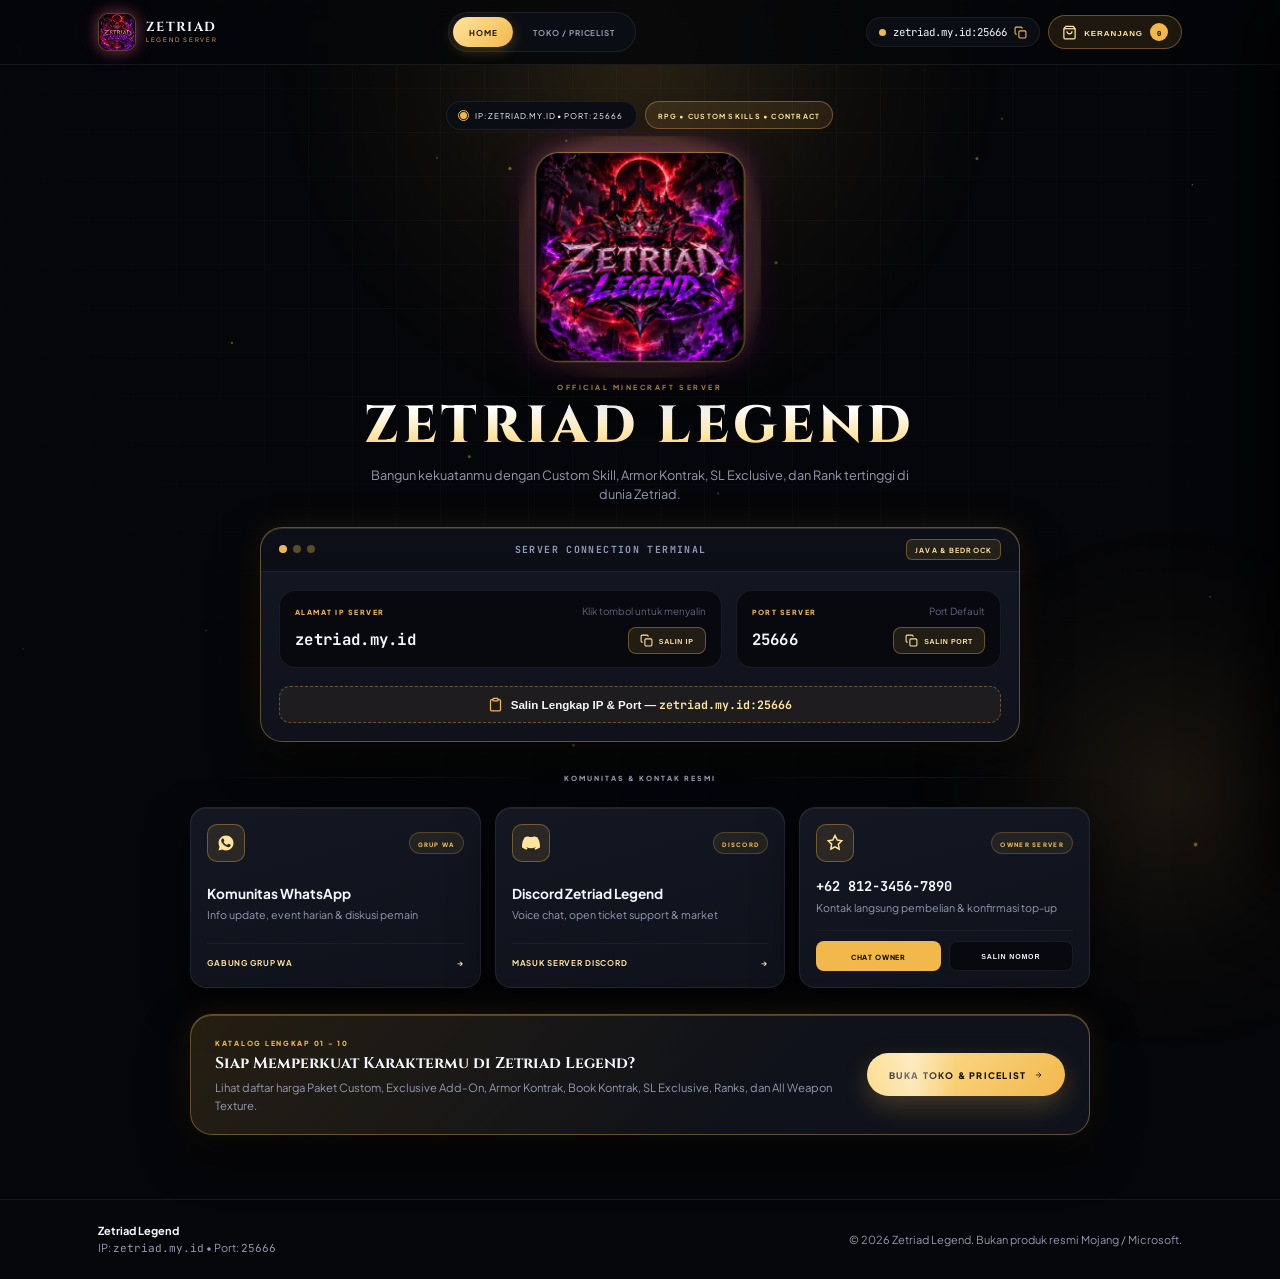
==== index.html @ 01ce4e33 "Add files via upload" ====
<!DOCTYPE html>
<html lang="id">
<head>
  <meta charset="UTF-8" />
  <meta name="viewport" content="width=device-width, initial-scale=1.0" />
  <title>Zetriad Legend — Official Minecraft RPG Server</title>
  <meta name="description" content="Official Website & Store Server Minecraft Zetriad Legend. IP: zetriad.my.id | Port: 25666. Paket Custom, Ranks, Armor Kontrak, SL Exclusive, dan lainnya." />

  <!-- Google Fonts -->
  <link rel="preconnect" href="https://fonts.googleapis.com" />
  <link rel="preconnect" href="https://fonts.gstatic.com" crossorigin />
  <link href="https://fonts.googleapis.com/css2?family=Cinzel:wght@600;700;800&family=JetBrains+Mono:wght@500;600;700&family=Plus+Jakarta+Sans:wght@400;500;600;700;800&display=swap" rel="stylesheet" />

  <link rel="icon" type="image/jpeg" href="logo.jpg" />
  <link rel="stylesheet" href="styles.css" />
</head>
<body>
  <!-- Ambient Background (GPU-Optimized) -->
  <div class="bg-grid" aria-hidden="true"></div>
  <div class="bg-glow bg-glow-1" aria-hidden="true"></div>
  <div class="bg-glow bg-glow-2" aria-hidden="true"></div>
  <canvas id="particlesCanvas" class="particles-canvas" aria-hidden="true"></canvas>

  <!-- Navbar -->
  <header class="navbar">
    <div class="container nav-inner">
      <a href="index.html" class="brand">
        <span class="brand-crest">
          <img src="logo.jpg" alt="Zetriad Legend Logo" class="brand-logo-img" />
        </span>
        <span class="brand-text">
          <strong>ZETRIAD</strong>
          <small>LEGEND SERVER</small>
        </span>
      </a>

      <nav class="nav-links" aria-label="Navigasi Utama">
        <a href="index.html" class="nav-link active">Home</a>
        <a href="toko.html" class="nav-link">Toko / Pricelist</a>
      </nav>

      <div class="nav-actions">
        <button class="nav-ip-pill" id="navCopyIp" title="Klik untuk menyalin IP:Port">
          <span class="status-dot" id="navStatusDot"></span>
          <span class="mono">zetriad.my.id:25666</span>
          <svg class="icon-copy" viewBox="0 0 24 24" fill="none" stroke="currentColor" stroke-width="2">
            <rect x="9" y="9" width="13" height="13" rx="2"></rect>
            <path d="M5 15H4a2 2 0 0 1-2-2V4a2 2 0 0 1 2-2h9a2 2 0 0 1 2 2v1"></path>
          </svg>
        </button>

        <button class="cart-trigger" id="cartTrigger" aria-label="Buka Keranjang Belanja">
          <svg viewBox="0 0 24 24" fill="none" stroke="currentColor" stroke-width="2">
            <path d="M6 2L3 6v14a2 2 0 0 0 2 2h14a2 2 0 0 0 2-2V6l-3-4z"></path>
            <line x1="3" y1="6" x2="21" y2="6"></line>
            <path d="M16 10a4 4 0 0 1-8 0"></path>
          </svg>
          <span>Keranjang</span>
          <span class="cart-badge" id="cartCountBadge">0</span>
        </button>
      </div>
    </div>
  </header>

  <main>
    <!-- ==========================================
         LAYAR 1: HOME / COMMAND CENTER
         ========================================== -->
    <section id="home" class="hero-section">
      <div class="container hero-container">
        <!-- Status Pill -->
        <div class="hero-badges animate-in delay-1">
          <div class="server-status-badge" id="serverStatusBadge">
            <span class="status-dot pulse" id="heroStatusDot"></span>
            <span id="serverStatusText">Mengecek status server...</span>
          </div>
          <span class="season-pill">RPG • CUSTOM SKILLS • CONTRACT</span>
        </div>

        <!-- Hero Logo, Title & Tagline -->
        <div class="hero-heading-group animate-in delay-2">
          <div class="hero-logo-showcase">
            <div class="hero-logo-halo" aria-hidden="true"></div>
            <img src="logo.jpg" alt="Logo Resmi Server Zetriad Legend" class="hero-logo-img" />
          </div>
          <p class="hero-kicker">OFFICIAL MINECRAFT SERVER</p>
          <h1 class="hero-title">ZETRIAD LEGEND</h1>
          <p class="hero-subtitle" id="heroTagline">
            Bangun kekuatanmu dengan Custom Skill, Armor Kontrak, SL Exclusive, dan Rank tertinggi di dunia Zetriad.
          </p>
        </div>

        <!-- Bento Server IP & Port Console -->
        <div class="server-console animate-in delay-3">
          <div class="console-header">
            <div class="console-dots" aria-hidden="true">
              <span></span><span></span><span></span>
            </div>
            <span class="console-title">SERVER CONNECTION TERMINAL</span>
            <span class="console-tag">JAVA & BEDROCK</span>
          </div>

          <div class="console-body">
            <div class="console-box">
              <div class="console-meta">
                <span class="field-label">ALAMAT IP SERVER</span>
                <span class="field-hint">Klik tombol untuk menyalin</span>
              </div>
              <div class="console-input-row">
                <code class="field-value mono" id="serverIpDisplay">zetriad.my.id</code>
                <button class="btn-copy" data-copy="zetriad.my.id">
                  <svg viewBox="0 0 24 24" fill="none" stroke="currentColor" stroke-width="2">
                    <rect x="9" y="9" width="13" height="13" rx="2"></rect>
                    <path d="M5 15H4a2 2 0 0 1-2-2V4a2 2 0 0 1 2-2h9a2 2 0 0 1 2 2v1"></path>
                  </svg>
                  <span>Salin IP</span>
                </button>
              </div>
            </div>

            <div class="console-box console-box-port">
              <div class="console-meta">
                <span class="field-label">PORT SERVER</span>
                <span class="field-hint">Port Default</span>
              </div>
              <div class="console-input-row">
                <code class="field-value mono" id="serverPortDisplay">25666</code>
                <button class="btn-copy" data-copy="25666">
                  <svg viewBox="0 0 24 24" fill="none" stroke="currentColor" stroke-width="2">
                    <rect x="9" y="9" width="13" height="13" rx="2"></rect>
                    <path d="M5 15H4a2 2 0 0 1-2-2V4a2 2 0 0 1 2-2h9a2 2 0 0 1 2 2v1"></path>
                  </svg>
                  <span>Salin Port</span>
                </button>
              </div>
            </div>
          </div>

          <div class="console-footer">
            <button class="btn-copy-full" data-copy="zetriad.my.id:25666">
              <svg viewBox="0 0 24 24" fill="none" stroke="currentColor" stroke-width="2">
                <path d="M16 4h2a2 2 0 0 1 2 2v14a2 2 0 0 1-2 2H6a2 2 0 0 1-2-2V6a2 2 0 0 1 2-2h2"></path>
                <rect x="8" y="2" width="8" height="4" rx="1" ry="1"></rect>
              </svg>
              <span>Salin Lengkap IP & Port — <strong class="mono">zetriad.my.id:25666</strong></span>
            </button>
          </div>
        </div>

        <!-- Bento Community & Contacts (WA, Discord, No. Owner) -->
        <div class="section-divider animate-in delay-4">
          <span>KOMUNITAS & KONTAK RESMI</span>
        </div>

        <div class="contacts-grid animate-in delay-4">
          <!-- WhatsApp -->
          <a href="#" id="linkWaGroup" target="_blank" rel="noopener noreferrer" class="contact-card">
            <div class="contact-top">
              <div class="contact-icon">
                <svg viewBox="0 0 24 24" fill="currentColor">
                  <path d="M12.031 2c-5.516 0-9.969 4.453-9.969 9.969 0 1.766.469 3.484 1.344 5l-1.406 5.156 5.281-1.375c1.469.797 3.109 1.219 4.75 1.219 5.516 0 9.969-4.453 9.969-9.969S17.547 2 12.031 2zm5.813 14.125c-.25.703-1.438 1.344-2 1.422-.531.078-1.203.109-1.938-.125-.453-.141-1.031-.328-1.766-.641-3.094-1.328-5.109-4.453-5.266-4.656-.156-.203-1.266-1.688-1.266-3.219 0-1.531.797-2.281 1.078-2.594.281-.313.609-.391.813-.391.203 0 .406 0 .594.016.188.016.438-.078.688.516.25.609.859 2.094.938 2.25.078.156.125.344.031.547-.094.203-.156.328-.313.516-.156.188-.328.406-.469.547-.156.156-.313.328-.141.641.172.313.781 1.297 1.672 2.094 1.156 1.031 2.125 1.344 2.438 1.5.313.156.5.125.688-.094.188-.219.797-.938 1.016-1.25.219-.313.422-.266.719-.156.297.109 1.875.891 2.188 1.047.313.156.516.234.594.359.078.125.078.734-.172 1.438z"/>
                </svg>
              </div>
              <span class="contact-badge">GRUP WA</span>
            </div>
            <div class="contact-info">
              <strong class="contact-title">Komunitas WhatsApp</strong>
              <span class="contact-sub">Info update, event harian & diskusi pemain</span>
            </div>
            <div class="contact-cta">
              <span>Gabung Grup WA</span>
              <span class="contact-arrow">→</span>
            </div>
          </a>

          <!-- Discord -->
          <a href="#" id="linkDiscord" target="_blank" rel="noopener noreferrer" class="contact-card">
            <div class="contact-top">
              <div class="contact-icon">
                <svg viewBox="0 0 24 24" fill="currentColor">
                  <path d="M20.317 4.37a19.791 19.791 0 0 0-4.885-1.515.074.074 0 0 0-.079.037c-.21.375-.444.864-.608 1.25a18.27 18.27 0 0 0-5.487 0 12.64 12.64 0 0 0-.617-1.25.077.077 0 0 0-.079-.037A19.736 19.736 0 0 0 3.677 4.37a.07.07 0 0 0-.032.027C.533 9.046-.32 13.58.099 18.057a.082.082 0 0 0 .031.057 19.9 19.9 0 0 0 5.993 3.03.078.078 0 0 0 .084-.028c.462-.63.874-1.295 1.226-1.994.021-.041.001-.09-.041-.106a13.107 13.107 0 0 1-1.872-.892.077.077 0 0 1-.008-.128 10.2 10.2 0 0 0 .372-.292.074.074 0 0 1 .077-.01c3.928 1.793 8.18 1.793 12.062 0a.074.074 0 0 1 .078.01c.12.098.246.198.373.292a.077.077 0 0 1-.006.127 12.299 12.299 0 0 1-1.873.892.077.077 0 0 0-.041.107c.36.698.772 1.362 1.225 1.993a.076.076 0 0 0 .084.028 19.839 19.839 0 0 0 6.002-3.03.077.077 0 0 0 .032-.054c.5-5.177-.838-9.674-3.549-13.66a.061.061 0 0 0-.031-.03z"/>
                </svg>
              </div>
              <span class="contact-badge">DISCORD</span>
            </div>
            <div class="contact-info">
              <strong class="contact-title">Discord Zetriad Legend</strong>
              <span class="contact-sub">Voice chat, open ticket support & market</span>
            </div>
            <div class="contact-cta">
              <span>Masuk Server Discord</span>
              <span class="contact-arrow">→</span>
            </div>
          </a>

          <!-- Nomor Owner -->
          <div class="contact-card contact-owner-card">
            <div class="contact-top">
              <div class="contact-icon">
                <svg viewBox="0 0 24 24" fill="none" stroke="currentColor" stroke-width="2">
                  <path d="M12 2l3 6 6 1-4.5 4.5 1 6.5L12 17l-5.5 3 1-6.5L3 9l6-1 3-6z"/>
                </svg>
              </div>
              <span class="contact-badge">OWNER SERVER</span>
            </div>
            <div class="contact-info">
              <strong class="contact-title mono" id="ownerNumberDisplay">+62 812-3456-7890</strong>
              <span class="contact-sub">Kontak langsung pembelian & konfirmasi top-up</span>
            </div>
            <div class="owner-actions">
              <a href="#" id="linkOwnerWa" target="_blank" rel="noopener noreferrer" class="owner-btn">Chat Owner</a>
              <button class="owner-btn secondary" id="btnCopyOwner">Salin Nomor</button>
            </div>
          </div>
        </div>

        <!-- Store Banner CTA -->
        <div class="store-cta-banner animate-in delay-5">
          <div class="store-cta-text">
            <span class="store-cta-eyebrow">KATALOG LENGKAP 01 – 10</span>
            <strong>Siap Memperkuat Karaktermu di Zetriad Legend?</strong>
            <p>Lihat daftar harga Paket Custom, Exclusive Add-On, Armor Kontrak, Book Kontrak, SL Exclusive, Ranks, dan All Weapon Texture.</p>
          </div>
          <a href="toko.html" class="btn-primary-lg">
            <span>Buka Toko & Pricelist</span>
            <svg viewBox="0 0 24 24" fill="none" stroke="currentColor" stroke-width="2.2">
              <path d="M5 12h14M12 5l7 7-7 7"/>
            </svg>
          </a>
        </div>
      </div>
    </section>
  </main>

  <!-- Footer -->
  <footer class="footer">
    <div class="container footer-inner">
      <div>
        <strong>Zetriad Legend</strong>
        <p class="muted">IP: <span class="mono">zetriad.my.id</span> • Port: <span class="mono">25666</span></p>
      </div>
      <p class="muted">© <span id="currentYear"></span> Zetriad Legend. Bukan produk resmi Mojang / Microsoft.</p>
    </div>
  </footer>

  <!-- Slide-over Cart Drawer -->
  <div class="drawer-backdrop" id="drawerBackdrop"></div>
  <aside class="cart-drawer" id="cartDrawer" aria-label="Keranjang Belanja">
    <div class="drawer-header">
      <div>
        <span class="drawer-eyebrow">RINGKASAN BELANJA</span>
        <h2 class="drawer-title">Keranjang Belanja</h2>
      </div>
      <button class="drawer-close" id="closeDrawerBtn" aria-label="Tutup Keranjang">&times;</button>
    </div>
    <div class="drawer-body" id="cartItemsContainer"></div>
    <form class="drawer-footer hidden" id="cartCheckoutForm">
      <div class="cart-summary-row">
        <span class="muted">Estimasi Total</span>
        <strong class="cart-total" id="cartTotalDisplay">0K</strong>
      </div>
      <label class="form-label">
        <span>Nickname Minecraft (IGN) *</span>
        <input type="text" id="cartPlayerIgn" required placeholder="Contoh: Steve_Legend" />
      </label>
      <label class="form-label">
        <span>Catatan Pesanan (Opsional)</span>
        <textarea id="cartPlayerNote" rows="2" placeholder="Contoh: Request skill / Tambah Request SL (+5K)"></textarea>
      </label>
      <div class="drawer-actions">
        <button type="button" class="btn-ghost" id="clearCartBtn">Kosongkan</button>
        <button type="submit" class="btn-primary-lg full-width">Beli Semua via WA</button>
      </div>
    </form>
  </aside>

  <!-- Toast Notification -->
  <div class="toast hidden" id="toast" role="status" aria-live="polite"></div>

  <script src="data.js"></script>
  <script src="ia_vault.js"></script>
  <script src="app.js"></script>
</body>
</html>
---- styles.css ----
:root {
  /* 2-Color Luxury Gaming Palette: Deep Obsidian + Radiant Gold */
  --bg-main: #050609;
  --bg-elevated: #0b0d14;
  --bg-card: #0f121b;
  --bg-card-hover: #141824;
  --bg-inset: #07090e;

  --border: rgba(255, 255, 255, 0.075);
  --border-subtle: rgba(255, 255, 255, 0.045);
  --border-gold: rgba(242, 184, 75, 0.36);
  --border-gold-bright: rgba(253, 224, 115, 0.6);

  --text-main: #f4f6fb;
  --text-muted: #9299b0;
  --text-dim: #5d647a;

  --gold: #f2b84b;
  --gold-bright: #ffe49e;
  --gold-deep: #d49424;
  --gold-soft: rgba(242, 184, 75, 0.11);
  --gold-glow: rgba(242, 184, 75, 0.24);

  --radius-xs: 7px;
  --radius-sm: 11px;
  --radius-md: 16px;
  --radius-lg: 22px;
  --shadow-card: 0 18px 42px rgba(0, 0, 0, 0.6), inset 0 1px 0 rgba(255, 255, 255, 0.06);
  --shadow-gold: 0 20px 46px rgba(0, 0, 0, 0.65), 0 0 32px rgba(242, 184, 75, 0.1), inset 0 1px 0 rgba(255, 228, 158, 0.22);
  --ease-out-expo: cubic-bezier(0.16, 1, 0.3, 1);
}

*,
*::before,
*::after {
  box-sizing: border-box;
  margin: 0;
  padding: 0;
  -webkit-tap-highlight-color: transparent;
}

html {
  scroll-behavior: smooth;
  font-size: 14.5px;
}

body {
  font-family: "Plus Jakarta Sans", system-ui, -apple-system, sans-serif;
  background-color: var(--bg-main);
  color: var(--text-main);
  line-height: 1.55;
  overflow-x: hidden;
  min-height: 100vh;
  -webkit-font-smoothing: antialiased;
}

.mono {
  font-family: "JetBrains Mono", monospace;
}

.hidden {
  display: none !important;
}

.muted {
  color: var(--text-muted);
}

/* ==========================================
   GPU-ACCELERATED ANIMATIONS (60FPS HP & LAPTOP)
   ========================================== */
@keyframes fadeSlideUp {
  from {
    opacity: 0;
    transform: translate3d(0, 18px, 0) scale(0.985);
  }
  to {
    opacity: 1;
    transform: translate3d(0, 0, 0) scale(1);
  }
}

@keyframes floatOrb {
  0%, 100% { transform: translate3d(0, 0, 0) scale(1); }
  50% { transform: translate3d(16px, -18px, 0) scale(1.05); }
}

@keyframes shimmerSweep {
  0% { transform: translate3d(-120%, 0, 0) skewX(-18deg); }
  100% { transform: translate3d(260%, 0, 0) skewX(-18deg); }
}

@keyframes pulseRing {
  0% { transform: scale(0.9); opacity: 0.85; }
  70% { transform: scale(2.2); opacity: 0; }
  100% { opacity: 0; }
}

@keyframes badgePop {
  0% { transform: scale(1); }
  45% { transform: scale(1.34); }
  100% { transform: scale(1); }
}

@keyframes arrowNudge {
  0%, 100% { transform: translate3d(0, 0, 0); }
  50% { transform: translate3d(3px, 0, 0); }
}

.animate-in {
  opacity: 0;
  will-change: transform, opacity;
  animation: fadeSlideUp 0.6s var(--ease-out-expo) forwards;
}

.delay-1 { animation-delay: 0.04s; }
.delay-2 { animation-delay: 0.10s; }
.delay-3 { animation-delay: 0.16s; }
.delay-4 { animation-delay: 0.22s; }
.delay-5 { animation-delay: 0.28s; }

/* Scroll reveal */
.reveal {
  opacity: 0;
  transform: translate3d(0, 18px, 0);
  will-change: transform, opacity;
  transition: opacity 0.55s var(--ease-out-expo), transform 0.55s var(--ease-out-expo);
}

.reveal.is-visible {
  opacity: 1;
  transform: translate3d(0, 0, 0);
}

.reveal .item-card {
  opacity: 0;
  transform: translate3d(0, 14px, 0) scale(0.985);
  transition:
    opacity 0.45s var(--ease-out-expo),
    transform 0.45s var(--ease-out-expo),
    border-color 0.22s ease,
    background-color 0.22s ease,
    box-shadow 0.22s ease;
}

.reveal.is-visible .item-card {
  opacity: 1;
  transform: translate3d(0, 0, 0) scale(1);
}

/* ==========================================
   AMBIENT BACKGROUND & PARTICLES
   ========================================== */
.bg-grid {
  position: fixed;
  inset: 0;
  background-image:
    linear-gradient(rgba(255, 255, 255, 0.022) 1px, transparent 1px),
    linear-gradient(90deg, rgba(255, 255, 255, 0.022) 1px, transparent 1px);
  background-size: 44px 44px;
  mask-image: radial-gradient(circle at 50% 18%, black 26%, transparent 82%);
  pointer-events: none;
  z-index: -3;
}

.bg-glow {
  position: fixed;
  border-radius: 50%;
  pointer-events: none;
  z-index: -2;
  will-change: transform;
  animation: floatOrb 14s ease-in-out infinite;
}

.bg-glow-1 {
  width: 740px;
  height: 740px;
  top: -310px;
  left: 50%;
  margin-left: -370px;
  background: radial-gradient(circle, rgba(242, 184, 75, 0.15) 0%, rgba(242, 184, 75, 0.04) 42%, transparent 70%);
}

.bg-glow-2 {
  width: 540px;
  height: 540px;
  bottom: -160px;
  right: -160px;
  background: radial-gradient(circle, rgba(242, 184, 75, 0.09) 0%, rgba(242, 184, 75, 0.02) 45%, transparent 70%);
  animation-delay: -7s;
}

.particles-canvas {
  position: fixed;
  inset: 0;
  width: 100%;
  height: 100%;
  pointer-events: none;
  z-index: -1;
}

.container {
  width: 100%;
  max-width: 1120px;
  margin: 0 auto;
  padding: 0 18px;
}

/* ==========================================
   NAVBAR
   ========================================== */
.navbar {
  position: sticky;
  top: 0;
  z-index: 50;
  backdrop-filter: blur(14px);
  -webkit-backdrop-filter: blur(14px);
  background: rgba(5, 6, 9, 0.85);
  border-bottom: 1px solid var(--border);
}

.nav-inner {
  display: flex;
  align-items: center;
  justify-content: space-between;
  gap: 12px;
  height: 64px;
}

.brand {
  display: flex;
  align-items: center;
  gap: 10px;
  text-decoration: none;
  color: var(--text-main);
}

.brand-crest {
  width: 38px;
  height: 38px;
  border-radius: 10px;
  display: grid;
  place-items: center;
  overflow: hidden;
  color: #140f02;
  background: #0b0714;
  border: 1px solid var(--border-gold);
  box-shadow: 0 0 18px rgba(209, 43, 165, 0.35), 0 0 14px var(--gold-glow);
  transition: transform 0.25s var(--ease-out-expo), box-shadow 0.25s ease;
}

.brand-logo-img {
  width: 100%;
  height: 100%;
  object-fit: cover;
  display: block;
}

.brand-crest svg {
  width: 19px;
  height: 19px;
}

.brand:hover .brand-crest {
  transform: rotate(-4deg) scale(1.07);
  box-shadow: 0 0 24px rgba(232, 46, 120, 0.55), 0 0 18px var(--gold-glow);
}

.brand-text {
  display: flex;
  flex-direction: column;
  line-height: 1.05;
}

.brand-text strong {
  font-family: "Cinzel", serif;
  font-size: 0.9rem;
  letter-spacing: 0.1em;
}

.brand-text small {
  font-size: 0.6rem;
  font-variant-caps: all-small-caps;
  letter-spacing: 0.2em;
  color: var(--gold);
}

.nav-links {
  display: flex;
  align-items: center;
  gap: 4px;
  background: var(--bg-elevated);
  border: 1px solid var(--border);
  padding: 4px;
  border-radius: 999px;
}

.nav-link {
  text-decoration: none;
  color: var(--text-muted);
  font-size: 0.78rem;
  font-weight: 700;
  font-variant-caps: all-small-caps;
  letter-spacing: 0.08em;
  padding: 6px 16px;
  border-radius: 999px;
  transition: color 0.2s ease, background-color 0.2s ease;
}

.nav-link:hover {
  color: var(--text-main);
}

.nav-link.active {
  background: linear-gradient(135deg, var(--gold-bright), var(--gold));
  color: #140f02;
  box-shadow: 0 4px 14px var(--gold-glow);
}

.nav-actions {
  display: flex;
  align-items: center;
  gap: 8px;
}

.nav-ip-pill {
  display: inline-flex;
  align-items: center;
  gap: 7px;
  background: var(--bg-elevated);
  border: 1px solid var(--border);
  color: var(--text-main);
  padding: 7px 12px;
  border-radius: 999px;
  font-size: 0.74rem;
  cursor: pointer;
  transition: transform 0.2s var(--ease-out-expo), border-color 0.2s ease, background-color 0.2s ease;
}

.nav-ip-pill:hover {
  border-color: var(--border-gold);
  background: var(--gold-soft);
  transform: translate3d(0, -1px, 0);
}

.icon-copy {
  width: 13px;
  height: 13px;
  color: var(--gold);
}

.cart-trigger {
  position: relative;
  display: inline-flex;
  align-items: center;
  gap: 7px;
  background: var(--gold-soft);
  border: 1px solid var(--border-gold);
  color: var(--gold-bright);
  padding: 7px 13px;
  border-radius: 999px;
  font-size: 0.78rem;
  font-weight: 700;
  font-variant-caps: all-small-caps;
  letter-spacing: 0.08em;
  cursor: pointer;
  transition: transform 0.2s var(--ease-out-expo), background-color 0.2s ease, color 0.2s ease;
}

.cart-trigger svg {
  width: 15px;
  height: 15px;
}

.cart-trigger:hover {
  background: var(--gold);
  color: #140f02;
  transform: translate3d(0, -1px, 0);
}

.cart-badge {
  background: var(--gold);
  color: #140f02;
  font-family: "JetBrains Mono", monospace;
  font-size: 0.68rem;
  font-weight: 800;
  min-width: 18px;
  height: 18px;
  padding: 0 5px;
  border-radius: 999px;
  display: grid;
  place-items: center;
}

.cart-badge.pop {
  animation: badgePop 0.35s var(--ease-out-expo);
}

.cart-trigger:hover .cart-badge {
  background: #140f02;
  color: var(--gold-bright);
}

.status-dot {
  width: 7px;
  height: 7px;
  border-radius: 50%;
  background: var(--gold);
  display: inline-block;
  position: relative;
  flex-shrink: 0;
}

.status-dot.online {
  background: var(--gold-bright);
  box-shadow: 0 0 10px var(--gold-glow);
}

.status-dot.offline {
  background: var(--text-dim);
}

.status-dot.pulse::after {
  content: "";
  position: absolute;
  inset: -2px;
  border-radius: 50%;
  border: 1.5px solid var(--gold);
  animation: pulseRing 2s infinite;
}

/* Active tap feedback for all buttons */
button:active,
.btn-primary-lg:active,
.contact-card:active {
  transform: scale(0.97) !important;
}

/* ==========================================
   LAYAR 1: HOME / COMMAND CENTER
   ========================================== */
.hero-section {
  min-height: calc(100vh - 64px);
  display: flex;
  align-items: center;
  padding: 36px 0 64px;
}

.hero-container {
  display: flex;
  flex-direction: column;
  align-items: center;
  text-align: center;
  gap: 22px;
}

.hero-badges {
  display: flex;
  flex-wrap: wrap;
  align-items: center;
  justify-content: center;
  gap: 8px;
}

.server-status-badge {
  display: inline-flex;
  align-items: center;
  gap: 8px;
  padding: 5px 13px;
  border-radius: 999px;
  background: var(--bg-elevated);
  border: 1px solid var(--border);
  font-size: 0.74rem;
  font-variant-caps: all-small-caps;
  letter-spacing: 0.08em;
  color: var(--text-main);
}

.season-pill {
  padding: 5px 12px;
  border-radius: 999px;
  background: var(--gold-soft);
  border: 1px solid var(--border-gold);
  color: var(--gold-bright);
  font-size: 0.7rem;
  font-weight: 700;
  font-variant-caps: all-small-caps;
  letter-spacing: 0.12em;
}

.hero-heading-group {
  max-width: 680px;
  display: flex;
  flex-direction: column;
  align-items: center;
}

@keyframes floatLogo {
  0%, 100% {
    transform: translate3d(0, 0, 0) scale(1);
  }
  50% {
    transform: translate3d(0, -8px, 0) scale(1.02);
  }
}

.hero-logo-showcase {
  position: relative;
  width: clamp(148px, 24vw, 210px);
  height: clamp(148px, 24vw, 210px);
  margin: 0 auto 16px;
  display: grid;
  place-items: center;
  will-change: transform;
  animation: floatLogo 5.2s ease-in-out infinite;
}

.hero-logo-halo {
  position: absolute;
  inset: -16px;
  border-radius: 30px;
  background: radial-gradient(
    circle,
    rgba(225, 29, 116, 0.42) 0%,
    rgba(147, 51, 234, 0.32) 45%,
    rgba(242, 184, 75, 0.16) 70%,
    transparent 82%
  );
  pointer-events: none;
  z-index: 0;
}

.hero-logo-img {
  position: relative;
  z-index: 1;
  width: 100%;
  height: 100%;
  object-fit: cover;
  border-radius: 24px;
  border: 1.5px solid rgba(242, 184, 75, 0.55);
  box-shadow:
    0 18px 44px rgba(0, 0, 0, 0.78),
    0 0 36px rgba(192, 38, 211, 0.38),
    0 0 20px rgba(242, 184, 75, 0.25),
    inset 0 1px 0 rgba(255, 255, 255, 0.25);
  transition: transform 0.35s var(--ease-out-expo), border-color 0.3s ease;
}

.hero-logo-showcase:hover .hero-logo-img {
  transform: scale(1.04);
  border-color: var(--gold-bright);
}

.shop-logo-badge {
  width: 84px;
  height: 84px;
  margin: 0 auto 12px;
  border-radius: 18px;
  padding: 2px;
  background: linear-gradient(135deg, var(--gold-bright), #c026d3, #e11d48);
  box-shadow: 0 12px 30px rgba(0, 0, 0, 0.65), 0 0 26px rgba(192, 38, 211, 0.35);
}

.shop-logo-img {
  width: 100%;
  height: 100%;
  object-fit: cover;
  border-radius: 16px;
  display: block;
}

.hero-kicker {
  font-size: 0.72rem;
  font-weight: 700;
  font-variant-caps: all-small-caps;
  letter-spacing: 0.24em;
  color: var(--gold);
  margin-bottom: 4px;
}

.hero-title {
  font-family: "Cinzel", serif;
  font-size: clamp(2.1rem, 5.2vw, 3.6rem);
  font-weight: 800;
  letter-spacing: 0.08em;
  line-height: 1.1;
  background: linear-gradient(180deg, #ffffff 20%, var(--gold-bright) 68%, var(--gold) 100%);
  -webkit-background-clip: text;
  background-clip: text;
  color: transparent;
  margin-bottom: 10px;
}

.hero-subtitle {
  color: var(--text-muted);
  font-size: 0.88rem;
  max-width: 540px;
  margin: 0 auto;
}

/* Server Connection Terminal */
.server-console {
  width: 100%;
  max-width: 760px;
  background: linear-gradient(180deg, #131723 0%, var(--bg-card) 100%);
  border: 1px solid var(--border-gold);
  border-radius: var(--radius-lg);
  box-shadow: var(--shadow-gold);
  overflow: hidden;
  text-align: left;
}

.console-header {
  display: flex;
  align-items: center;
  justify-content: space-between;
  gap: 10px;
  padding: 11px 18px;
  background: rgba(0, 0, 0, 0.35);
  border-bottom: 1px solid var(--border);
}

.console-dots {
  display: flex;
  gap: 6px;
}

.console-dots span {
  width: 8px;
  height: 8px;
  border-radius: 50%;
  background: rgba(242, 184, 75, 0.35);
}

.console-dots span:first-child {
  background: var(--gold);
}

.console-title {
  font-family: "JetBrains Mono", monospace;
  font-size: 0.68rem;
  font-weight: 700;
  letter-spacing: 0.14em;
  color: var(--text-muted);
}

.console-tag {
  font-size: 0.65rem;
  font-weight: 700;
  font-variant-caps: all-small-caps;
  letter-spacing: 0.12em;
  color: var(--gold-bright);
  background: var(--gold-soft);
  border: 1px solid var(--border-gold);
  padding: 2px 8px;
  border-radius: 6px;
}

.console-body {
  display: grid;
  grid-template-columns: 1.25fr 0.75fr;
  gap: 14px;
  padding: 18px;
}

.console-box {
  background: var(--bg-inset);
  border: 1px solid var(--border);
  border-radius: var(--radius-md);
  padding: 13px 15px;
  transition: border-color 0.2s ease;
}

.console-box:hover {
  border-color: var(--border-gold);
}

.console-meta {
  display: flex;
  align-items: center;
  justify-content: space-between;
  gap: 8px;
  margin-bottom: 8px;
}

.field-label {
  font-size: 0.68rem;
  font-weight: 800;
  font-variant-caps: all-small-caps;
  letter-spacing: 0.15em;
  color: var(--gold);
}

.field-hint {
  font-size: 0.68rem;
  color: var(--text-dim);
}

.console-input-row {
  display: flex;
  align-items: center;
  justify-content: space-between;
  gap: 10px;
}

.field-value {
  font-size: 1.08rem;
  font-weight: 700;
  color: var(--text-main);
  letter-spacing: 0.02em;
}

.btn-copy {
  display: inline-flex;
  align-items: center;
  gap: 6px;
  background: var(--gold-soft);
  color: var(--gold-bright);
  border: 1px solid var(--border-gold);
  padding: 6px 11px;
  border-radius: 8px;
  font-size: 0.73rem;
  font-weight: 700;
  font-variant-caps: all-small-caps;
  letter-spacing: 0.06em;
  cursor: pointer;
  white-space: nowrap;
  transition: transform 0.2s var(--ease-out-expo), background-color 0.2s ease, color 0.2s ease;
}

.btn-copy svg {
  width: 13px;
  height: 13px;
}

.btn-copy:hover {
  background: var(--gold);
  color: #140f02;
}

.console-footer {
  padding: 0 18px 18px;
}

.btn-copy-full {
  width: 100%;
  display: inline-flex;
  align-items: center;
  justify-content: center;
  gap: 8px;
  background: rgba(242, 184, 75, 0.06);
  border: 1px dashed var(--border-gold);
  color: var(--text-main);
  padding: 10px 16px;
  border-radius: var(--radius-sm);
  font-size: 0.8rem;
  font-weight: 600;
  cursor: pointer;
  transition: background-color 0.2s ease, border-color 0.2s ease;
}

.btn-copy-full svg {
  width: 15px;
  height: 15px;
  color: var(--gold);
}

.btn-copy-full strong {
  color: var(--gold-bright);
}

.btn-copy-full:hover {
  background: var(--gold-soft);
  border-color: var(--gold);
}

/* Section Divider */
.section-divider {
  width: 100%;
  max-width: 900px;
  display: flex;
  align-items: center;
  gap: 14px;
  margin-top: 6px;
}

.section-divider::before,
.section-divider::after {
  content: "";
  flex: 1;
  height: 1px;
  background: linear-gradient(90deg, transparent, var(--border), transparent);
}

.section-divider span {
  font-size: 0.68rem;
  font-weight: 800;
  font-variant-caps: all-small-caps;
  letter-spacing: 0.2em;
  color: var(--text-muted);
}

/* Bento Contacts Grid */
.contacts-grid {
  width: 100%;
  max-width: 900px;
  display: grid;
  grid-template-columns: repeat(3, 1fr);
  gap: 14px;
}

.contact-card {
  display: flex;
  flex-direction: column;
  justify-content: space-between;
  gap: 14px;
  text-align: left;
  text-decoration: none;
  color: var(--text-main);
  background: linear-gradient(165deg, #131722 0%, var(--bg-card) 100%);
  border: 1px solid var(--border);
  border-radius: var(--radius-md);
  padding: 16px;
  box-shadow: var(--shadow-card);
  transition: transform 0.26s var(--ease-out-expo), border-color 0.22s ease, background-color 0.22s ease;
}

.contact-card:hover {
  transform: translate3d(0, -4px, 0);
  border-color: var(--border-gold);
  background: var(--bg-card-hover);
}

.contact-top {
  display: flex;
  align-items: center;
  justify-content: space-between;
}

.contact-icon {
  width: 38px;
  height: 38px;
  border-radius: 10px;
  display: grid;
  place-items: center;
  background: var(--gold-soft);
  color: var(--gold-bright);
  border: 1px solid var(--border-gold);
  transition: transform 0.25s var(--ease-out-expo), background-color 0.22s ease, color 0.22s ease;
}

.contact-card:hover .contact-icon {
  transform: scale(1.08);
  background: var(--gold);
  color: #140f02;
}

.contact-icon svg {
  width: 18px;
  height: 18px;
}

.contact-badge {
  font-size: 0.64rem;
  font-weight: 800;
  font-variant-caps: all-small-caps;
  letter-spacing: 0.14em;
  color: var(--gold);
  background: rgba(242, 184, 75, 0.08);
  border: 1px solid rgba(242, 184, 75, 0.22);
  padding: 3px 8px;
  border-radius: 999px;
}

.contact-title {
  display: block;
  font-size: 0.94rem;
  font-weight: 700;
  margin-bottom: 3px;
}

.contact-sub {
  display: block;
  font-size: 0.74rem;
  color: var(--text-muted);
  line-height: 1.45;
}

.contact-cta {
  display: flex;
  align-items: center;
  justify-content: space-between;
  padding-top: 10px;
  border-top: 1px solid var(--border-subtle);
  font-size: 0.74rem;
  font-weight: 700;
  font-variant-caps: all-small-caps;
  letter-spacing: 0.08em;
  color: var(--gold-bright);
}

.contact-arrow {
  transition: transform 0.2s ease;
}

.contact-card:hover .contact-arrow {
  transform: translate3d(4px, 0, 0);
}

.owner-actions {
  display: grid;
  grid-template-columns: 1fr 1fr;
  gap: 8px;
  padding-top: 10px;
  border-top: 1px solid var(--border-subtle);
}

.owner-btn {
  display: inline-flex;
  align-items: center;
  justify-content: center;
  text-decoration: none;
  font-size: 0.72rem;
  font-weight: 800;
  font-variant-caps: all-small-caps;
  letter-spacing: 0.08em;
  padding: 7px 10px;
  border-radius: 8px;
  background: var(--gold);
  color: #140f02;
  border: none;
  cursor: pointer;
  transition: transform 0.15s ease, opacity 0.15s ease;
}

.owner-btn.secondary {
  background: var(--bg-inset);
  color: var(--text-main);
  border: 1px solid var(--border);
}

.owner-btn.secondary:hover {
  border-color: var(--border-gold);
  color: var(--gold-bright);
}

/* Store CTA Banner on Home */
.store-cta-banner {
  width: 100%;
  max-width: 900px;
  display: flex;
  align-items: center;
  justify-content: space-between;
  gap: 20px;
  text-align: left;
  background: linear-gradient(135deg, rgba(242, 184, 75, 0.14) 0%, var(--bg-card) 65%);
  border: 1px solid var(--border-gold);
  border-radius: var(--radius-lg);
  padding: 20px 24px;
  box-shadow: var(--shadow-gold);
  margin-top: 4px;
}

.store-cta-eyebrow {
  display: block;
  font-size: 0.66rem;
  font-weight: 800;
  font-variant-caps: all-small-caps;
  letter-spacing: 0.18em;
  color: var(--gold);
  margin-bottom: 2px;
}

.store-cta-text strong {
  display: block;
  font-family: "Cinzel", serif;
  font-size: 1.08rem;
  margin-bottom: 3px;
}

.store-cta-text p {
  font-size: 0.78rem;
  color: var(--text-muted);
}

.btn-primary-lg {
  position: relative;
  overflow: hidden;
  display: inline-flex;
  align-items: center;
  justify-content: center;
  gap: 8px;
  text-decoration: none;
  background: linear-gradient(135deg, var(--gold-bright), var(--gold));
  color: #140f02;
  font-weight: 800;
  font-size: 0.84rem;
  font-variant-caps: all-small-caps;
  letter-spacing: 0.1em;
  padding: 12px 22px;
  border-radius: 999px;
  border: none;
  cursor: pointer;
  white-space: nowrap;
  box-shadow: 0 10px 26px var(--gold-glow);
  transition: transform 0.25s var(--ease-out-expo), box-shadow 0.25s ease;
}

.btn-primary-lg::before {
  content: "";
  position: absolute;
  top: 0;
  left: 0;
  width: 45%;
  height: 100%;
  background: linear-gradient(90deg, transparent, rgba(255, 255, 255, 0.45), transparent);
  will-change: transform;
  animation: shimmerSweep 3.4s infinite;
}

.btn-primary-lg svg {
  width: 16px;
  height: 16px;
  animation: arrowNudge 1.8s ease-in-out infinite;
}

.btn-primary-lg:hover {
  transform: translate3d(0, -2px, 0) scale(1.02);
  box-shadow: 0 14px 34px rgba(242, 184, 75, 0.38);
}

.btn-primary-lg.full-width {
  width: 100%;
  border-radius: var(--radius-sm);
}

/* ==========================================
   LAYAR 2: TOKO / PRICELIST (toko.html)
   ========================================== */
.shop-section {
  padding: 32px 0 110px;
  min-height: calc(100vh - 64px);
}

.shop-hero-card {
  background: linear-gradient(180deg, #131723 0%, var(--bg-card) 100%);
  border: 1px solid var(--border);
  border-radius: var(--radius-lg);
  padding: 26px 24px 20px;
  margin-bottom: 36px;
  box-shadow: var(--shadow-card);
}

.shop-hero-content {
  text-align: center;
  max-width: 620px;
  margin: 0 auto 20px;
}

.section-eyebrow {
  display: inline-block;
  font-size: 0.68rem;
  font-weight: 800;
  font-variant-caps: all-small-caps;
  letter-spacing: 0.2em;
  color: var(--gold);
  margin-bottom: 4px;
}

.section-title {
  font-family: "Cinzel", serif;
  font-size: clamp(1.45rem, 3vw, 2.1rem);
  font-weight: 800;
  font-variant-caps: all-small-caps;
  letter-spacing: 0.08em;
  margin-bottom: 6px;
}

.section-desc {
  color: var(--text-muted);
  font-size: 0.82rem;
}

.shop-toolbar {
  display: flex;
  flex-direction: column;
  gap: 14px;
}

.search-box {
  position: relative;
  max-width: 520px;
  width: 100%;
  margin: 0 auto;
}

.search-box svg {
  position: absolute;
  left: 14px;
  top: 50%;
  transform: translateY(-50%);
  width: 15px;
  height: 15px;
  color: var(--gold);
}

.search-box input {
  width: 100%;
  background: var(--bg-inset);
  border: 1px solid var(--border);
  color: var(--text-main);
  padding: 10px 14px 10px 38px;
  border-radius: 999px;
  font-size: 0.82rem;
  outline: none;
  transition: border-color 0.2s, box-shadow 0.2s;
}

.search-box input:focus {
  border-color: var(--gold);
  box-shadow: 0 0 0 3px rgba(242, 184, 75, 0.14);
}

.filter-pills {
  display: flex;
  flex-wrap: wrap;
  justify-content: center;
  gap: 6px;
}

.filter-pill {
  background: var(--bg-inset);
  border: 1px solid var(--border);
  color: var(--text-muted);
  padding: 6px 12px;
  border-radius: 999px;
  font-size: 0.72rem;
  font-weight: 700;
  font-variant-caps: all-small-caps;
  letter-spacing: 0.06em;
  cursor: pointer;
  transition: transform 0.2s var(--ease-out-expo), background-color 0.2s ease, color 0.2s ease, border-color 0.2s ease;
}

.filter-pill:hover {
  color: var(--text-main);
  border-color: var(--border-gold);
  transform: translate3d(0, -1px, 0);
}

.filter-pill.active {
  background: linear-gradient(135deg, var(--gold-bright), var(--gold));
  color: #140f02;
  border-color: transparent;
  box-shadow: 0 4px 14px var(--gold-glow);
}

/* Category Blocks */
.shop-categories {
  display: flex;
  flex-direction: column;
  gap: 40px;
}

.category-block {
  scroll-margin-top: 84px;
}

.category-head {
  display: flex;
  flex-wrap: wrap;
  align-items: center;
  justify-content: space-between;
  gap: 12px;
  padding: 14px 18px;
  margin-bottom: 16px;
  background: linear-gradient(90deg, rgba(242, 184, 75, 0.09) 0%, rgba(15, 18, 27, 0.6) 100%);
  border: 1px solid var(--border);
  border-left: 3px solid var(--gold);
  border-radius: var(--radius-md);
}

.category-title-wrap {
  display: flex;
  align-items: center;
  gap: 12px;
}

.category-emblem {
  width: 36px;
  height: 36px;
  border-radius: 10px;
  display: grid;
  place-items: center;
  background: var(--gold-soft);
  border: 1px solid var(--border-gold);
  color: var(--gold-bright);
  flex-shrink: 0;
}

.category-emblem svg {
  width: 18px;
  height: 18px;
}

.category-num {
  font-family: "JetBrains Mono", monospace;
  font-size: 0.68rem;
  font-weight: 700;
  color: var(--gold);
  letter-spacing: 0.1em;
  display: block;
}

.category-title {
  font-family: "Cinzel", serif;
  font-size: 1.16rem;
  font-weight: 800;
  font-variant-caps: all-small-caps;
  letter-spacing: 0.08em;
  line-height: 1.15;
}

.category-subtitle {
  color: var(--text-muted);
  font-size: 0.76rem;
  margin-top: 2px;
}

.category-banner {
  font-family: "JetBrains Mono", monospace;
  font-size: 0.76rem;
  font-weight: 700;
  color: #140f02;
  background: linear-gradient(135deg, var(--gold-bright), var(--gold));
  padding: 5px 12px;
  border-radius: 999px;
}

.category-info-box {
  background: rgba(242, 184, 75, 0.05);
  border: 1px dashed var(--border-gold);
  border-radius: var(--radius-sm);
  padding: 10px 14px;
  margin-bottom: 16px;
  font-size: 0.76rem;
  display: flex;
  flex-wrap: wrap;
  align-items: center;
  justify-content: space-between;
  gap: 8px;
}

.category-info-box strong {
  color: var(--gold-bright);
  font-variant-caps: all-small-caps;
  letter-spacing: 0.08em;
}

.category-info-box ul {
  list-style: none;
  display: flex;
  flex-wrap: wrap;
  gap: 6px 16px;
  color: var(--text-main);
}

/* Items Grid */
.items-grid {
  display: grid;
  grid-template-columns: repeat(auto-fill, minmax(250px, 1fr));
  gap: 14px;
}

.items-grid.rank-grid {
  grid-template-columns: repeat(auto-fill, minmax(290px, 1fr));
}

.item-card {
  display: flex;
  flex-direction: column;
  justify-content: space-between;
  background: linear-gradient(170deg, #131723 0%, var(--bg-card) 100%);
  border: 1px solid var(--border);
  border-radius: var(--radius-md);
  padding: 16px;
  position: relative;
  box-shadow: var(--shadow-card);
}

.item-card:hover {
  transform: translate3d(0, -4px, 0);
  border-color: var(--border-gold);
  background: var(--bg-card-hover);
}

.item-card.featured {
  border-color: var(--border-gold);
  background: linear-gradient(165deg, rgba(242, 184, 75, 0.11) 0%, var(--bg-card) 55%);
  box-shadow: var(--shadow-gold);
}

.featured-ribbon {
  display: inline-block;
  font-size: 0.6rem;
  font-weight: 800;
  font-variant-caps: all-small-caps;
  letter-spacing: 0.14em;
  color: var(--gold);
  margin-bottom: 6px;
}

/* RPG / ItemsAdder Visual Item Showcase Slot */
@keyframes floatItem {
  0%, 100% { transform: translate3d(0, 0, 0); }
  50% { transform: translate3d(0, -4px, 0); }
}

.item-visual-box {
  position: relative;
  height: 112px;
  border-radius: var(--radius-sm);
  background:
    radial-gradient(circle at 50% 55%, rgba(242, 184, 75, 0.16) 0%, rgba(7, 9, 14, 0.94) 72%),
    var(--bg-inset);
  border: 1px solid var(--border);
  margin-bottom: 12px;
  display: flex;
  align-items: center;
  justify-content: center;
  overflow: hidden;
  user-select: none;
  -webkit-user-select: none;
  cursor: zoom-in;
  transition: border-color 0.22s ease, transform 0.22s var(--ease-out-expo);
}

.item-visual-box:hover {
  border-color: var(--border-gold-bright);
}

.item-view-pill {
  position: absolute;
  top: 7px;
  left: 8px;
  z-index: 2;
  display: inline-flex;
  align-items: center;
  gap: 4px;
  font-size: 0.6rem;
  font-weight: 800;
  font-variant-caps: all-small-caps;
  letter-spacing: 0.1em;
  color: var(--gold-bright);
  background: rgba(5, 6, 9, 0.82);
  border: 1px solid var(--border-gold);
  padding: 2px 7px;
  border-radius: 999px;
  opacity: 0.85;
  transition: opacity 0.2s ease, background-color 0.2s ease, color 0.2s ease;
}

.item-visual-box:hover .item-view-pill {
  opacity: 1;
  background: var(--gold);
  color: #140f02;
}

.item-view-pill svg {
  width: 11px;
  height: 11px;
}

.item-card:hover .item-visual-box,
.item-card.featured .item-visual-box {
  border-color: var(--border-gold);
  background:
    radial-gradient(circle at 50% 55%, rgba(242, 184, 75, 0.25) 0%, rgba(7, 9, 14, 0.94) 74%),
    var(--bg-inset);
}

.item-visual-grid {
  position: absolute;
  inset: 0;
  background-image:
    linear-gradient(rgba(255, 255, 255, 0.025) 1px, transparent 1px),
    linear-gradient(90deg, rgba(255, 255, 255, 0.025) 1px, transparent 1px);
  background-size: 16px 16px;
  pointer-events: none;
}

.item-visual-art {
  position: relative;
  z-index: 1;
  width: 86px;
  height: 86px;
  display: grid;
  place-items: center;
  will-change: transform;
  animation: floatItem 3.6s ease-in-out infinite;
  filter: drop-shadow(0 8px 14px rgba(0, 0, 0, 0.7)) drop-shadow(0 0 12px rgba(242, 184, 75, 0.22));
  pointer-events: none;
}

.item-visual-art.rank-art {
  width: 170px;
  height: 64px;
}

.ia-sprite-canvas {
  width: 100%;
  height: 100%;
  object-fit: contain;
  image-rendering: pixelated;
}

.item-visual-art svg {
  width: 64px;
  height: 64px;
}

.item-type-tag {
  position: absolute;
  bottom: 6px;
  right: 8px;
  font-family: "JetBrains Mono", monospace;
  font-size: 0.56rem;
  font-weight: 700;
  letter-spacing: 0.08em;
  color: var(--text-muted);
  background: rgba(5, 6, 9, 0.78);
  border: 1px solid var(--border-subtle);
  padding: 1px 6px;
  border-radius: 4px;
}

.item-top {
  display: flex;
  align-items: flex-start;
  justify-content: space-between;
  gap: 8px;
  margin-bottom: 12px;
}

.item-name {
  font-size: 0.94rem;
  font-weight: 800;
  font-variant-caps: all-small-caps;
  letter-spacing: 0.06em;
  color: var(--text-main);
  line-height: 1.25;
}

.price-tag {
  font-family: "JetBrains Mono", monospace;
  font-size: 0.8rem;
  font-weight: 800;
  color: var(--gold-bright);
  background: var(--gold-soft);
  border: 1px solid var(--border-gold);
  padding: 4px 9px;
  border-radius: 8px;
  white-space: nowrap;
}

/* 3-Column RPG Stat Meter for Paket Custom */
.stat-meters {
  display: grid;
  grid-template-columns: repeat(3, 1fr);
  gap: 6px;
  margin-bottom: 11px;
}

.stat-box {
  background: var(--bg-inset);
  border: 1px solid var(--border-subtle);
  border-radius: var(--radius-xs);
  padding: 6px 7px;
  text-align: center;
}

.stat-label {
  display: block;
  font-size: 0.58rem;
  font-weight: 700;
  font-variant-caps: all-small-caps;
  letter-spacing: 0.1em;
  color: var(--text-dim);
}

.stat-val {
  display: block;
  font-family: "JetBrains Mono", monospace;
  font-size: 0.73rem;
  font-weight: 700;
  color: var(--gold-bright);
  margin-top: 1px;
}

.extra-spec-pill {
  display: inline-flex;
  align-items: center;
  gap: 5px;
  font-size: 0.68rem;
  font-weight: 700;
  font-variant-caps: all-small-caps;
  letter-spacing: 0.06em;
  color: var(--gold-bright);
  background: var(--gold-soft);
  border: 1px solid var(--border-gold);
  padding: 3px 8px;
  border-radius: 6px;
  margin-bottom: 9px;
}

.item-note {
  font-size: 0.74rem;
  color: var(--text-muted);
  margin-bottom: 13px;
}

.item-note.highlight {
  color: var(--gold-bright);
  font-weight: 700;
}

/* Rank Card Specifics */
.rank-meta-bar {
  display: flex;
  align-items: center;
  justify-content: space-between;
  gap: 6px;
  background: var(--bg-inset);
  border: 1px solid var(--border);
  border-radius: var(--radius-xs);
  padding: 6px 10px;
  margin-bottom: 10px;
}

.rank-sethome {
  font-family: "JetBrains Mono", monospace;
  font-size: 0.72rem;
  font-weight: 700;
  color: var(--text-main);
}

.kit-badge {
  font-size: 0.7rem;
  font-weight: 800;
  font-variant-caps: all-small-caps;
  letter-spacing: 0.08em;
  color: var(--gold-bright);
}

.commands-wrap {
  display: flex;
  flex-wrap: wrap;
  gap: 4px;
  margin-bottom: 13px;
}

.cmd-chip {
  font-family: "JetBrains Mono", monospace;
  font-size: 0.66rem;
  color: var(--text-muted);
  background: var(--bg-inset);
  border: 1px solid var(--border-subtle);
  padding: 2px 7px;
  border-radius: 5px;
}

/* Dual Action Buttons on Card */
.card-actions {
  display: grid;
  grid-template-columns: 1fr auto;
  gap: 6px;
  margin-top: auto;
}

.btn-order {
  display: inline-flex;
  align-items: center;
  justify-content: center;
  gap: 6px;
  background: rgba(255, 255, 255, 0.045);
  border: 1px solid var(--border);
  color: var(--text-main);
  padding: 8px 11px;
  border-radius: var(--radius-xs);
  font-size: 0.74rem;
  font-weight: 700;
  font-variant-caps: all-small-caps;
  letter-spacing: 0.08em;
  cursor: pointer;
  transition: transform 0.2s var(--ease-out-expo), background-color 0.2s ease, border-color 0.2s ease, color 0.2s ease;
}

.btn-order:hover {
  background: var(--gold);
  border-color: var(--gold);
  color: #140f02;
}

.btn-order.in-cart {
  background: var(--gold-soft);
  border-color: var(--border-gold);
  color: var(--gold-bright);
}

.btn-order.in-cart:hover {
  background: var(--gold);
  color: #140f02;
}

.btn-quick-buy {
  background: var(--bg-inset);
  border: 1px solid var(--border-gold);
  color: var(--gold-bright);
  padding: 8px 11px;
  border-radius: var(--radius-xs);
  font-size: 0.72rem;
  font-weight: 800;
  font-variant-caps: all-small-caps;
  letter-spacing: 0.08em;
  cursor: pointer;
  transition: background-color 0.2s ease, color 0.2s ease;
}

.btn-quick-buy:hover {
  background: var(--gold);
  color: #140f02;
}

/* ==========================================
   FLOATING BOTTOM CART BAR
   ========================================== */
.floating-cart-bar {
  position: fixed;
  bottom: 18px;
  left: 50%;
  transform: translate3d(-50%, 0, 0);
  z-index: 80;
  width: calc(100% - 32px);
  max-width: 560px;
  background: rgba(11, 13, 20, 0.95);
  border: 1px solid var(--border-gold-bright);
  border-radius: 999px;
  padding: 8px 10px 8px 18px;
  display: flex;
  align-items: center;
  justify-content: space-between;
  gap: 12px;
  box-shadow: 0 18px 44px rgba(0, 0, 0, 0.75), 0 0 24px rgba(242, 184, 75, 0.2);
  animation: fadeSlideUp 0.3s var(--ease-out-expo) forwards;
}

.floating-cart-info {
  display: flex;
  align-items: center;
  gap: 8px;
  font-size: 0.78rem;
}

.floating-cart-count {
  font-weight: 800;
  font-variant-caps: all-small-caps;
  letter-spacing: 0.08em;
  color: var(--gold-bright);
}

.floating-cart-sep {
  color: var(--text-dim);
}

.floating-cart-total strong {
  color: var(--text-main);
}

.floating-cart-btn {
  display: inline-flex;
  align-items: center;
  gap: 6px;
  background: linear-gradient(135deg, var(--gold-bright), var(--gold));
  color: #140f02;
  border: none;
  padding: 8px 16px;
  border-radius: 999px;
  font-size: 0.74rem;
  font-weight: 800;
  font-variant-caps: all-small-caps;
  letter-spacing: 0.08em;
  cursor: pointer;
}

.floating-cart-btn svg {
  width: 14px;
  height: 14px;
}

/* ==========================================
   SLIDE-OVER CART DRAWER
   ========================================== */
.drawer-backdrop {
  position: fixed;
  inset: 0;
  z-index: 100;
  background: rgba(0, 0, 0, 0.72);
  opacity: 0;
  pointer-events: none;
  transition: opacity 0.26s ease;
}

.drawer-backdrop.open {
  opacity: 1;
  pointer-events: auto;
}

.cart-drawer {
  position: fixed;
  top: 0;
  right: 0;
  bottom: 0;
  z-index: 105;
  width: 100%;
  max-width: 410px;
  background: #0b0d14;
  border-left: 1px solid var(--border-gold);
  box-shadow: -20px 0 60px rgba(0, 0, 0, 0.75);
  display: flex;
  flex-direction: column;
  will-change: transform;
  transform: translate3d(100%, 0, 0);
  transition: transform 0.34s var(--ease-out-expo);
}

.cart-drawer.open {
  transform: translate3d(0, 0, 0);
}

.drawer-header {
  display: flex;
  align-items: center;
  justify-content: space-between;
  padding: 18px 20px;
  border-bottom: 1px solid var(--border);
}

.drawer-eyebrow {
  display: block;
  font-size: 0.62rem;
  font-weight: 800;
  font-variant-caps: all-small-caps;
  letter-spacing: 0.16em;
  color: var(--gold);
}

.drawer-title {
  font-family: "Cinzel", serif;
  font-size: 1.08rem;
  font-variant-caps: all-small-caps;
  letter-spacing: 0.08em;
}

.drawer-close {
  background: var(--bg-inset);
  border: 1px solid var(--border);
  color: var(--text-muted);
  width: 32px;
  height: 32px;
  border-radius: 8px;
  font-size: 1.2rem;
  line-height: 1;
  cursor: pointer;
  display: grid;
  place-items: center;
  transition: color 0.18s ease, border-color 0.18s ease;
}

.drawer-close:hover {
  color: var(--text-main);
  border-color: var(--border-gold);
}

.drawer-body {
  flex: 1;
  overflow-y: auto;
  padding: 16px 20px;
  display: flex;
  flex-direction: column;
  gap: 10px;
}

.cart-empty {
  text-align: center;
  padding: 48px 16px;
  color: var(--text-muted);
  font-size: 0.82rem;
}

.cart-item {
  display: flex;
  align-items: center;
  justify-content: space-between;
  gap: 10px;
  background: var(--bg-card);
  border: 1px solid var(--border);
  border-radius: var(--radius-sm);
  padding: 11px 12px;
  animation: fadeSlideUp 0.25s var(--ease-out-expo) forwards;
}

.cart-item-info {
  min-width: 0;
  flex: 1;
}

.cart-item-cat {
  display: block;
  font-size: 0.64rem;
  font-weight: 700;
  font-variant-caps: all-small-caps;
  letter-spacing: 0.08em;
  color: var(--gold);
}

.cart-item-name {
  display: block;
  font-size: 0.84rem;
  font-weight: 700;
  font-variant-caps: all-small-caps;
  letter-spacing: 0.05em;
  white-space: nowrap;
  overflow: hidden;
  text-overflow: ellipsis;
}

.cart-item-price {
  font-family: "JetBrains Mono", monospace;
  font-size: 0.73rem;
  color: var(--text-muted);
}

.qty-controls {
  display: flex;
  align-items: center;
  gap: 6px;
}

.qty-btn {
  width: 25px;
  height: 25px;
  border-radius: 6px;
  border: 1px solid var(--border);
  background: var(--bg-inset);
  color: var(--text-main);
  font-weight: 700;
  cursor: pointer;
  display: grid;
  place-items: center;
  transition: background-color 0.15s ease, border-color 0.15s ease;
}

.qty-btn:hover {
  border-color: var(--border-gold);
  background: var(--gold-soft);
  color: var(--gold-bright);
}

.qty-val {
  font-family: "JetBrains Mono", monospace;
  font-size: 0.78rem;
  min-width: 18px;
  text-align: center;
}

.drawer-footer {
  border-top: 1px solid var(--border);
  padding: 16px 20px;
  background: var(--bg-main);
  display: flex;
  flex-direction: column;
  gap: 12px;
}

.cart-summary-row {
  display: flex;
  align-items: center;
  justify-content: space-between;
  font-size: 0.82rem;
}

.cart-total {
  font-family: "JetBrains Mono", monospace;
  font-size: 1rem;
  font-weight: 800;
  color: var(--gold-bright);
}

.form-label {
  display: flex;
  flex-direction: column;
  gap: 5px;
  font-size: 0.72rem;
  font-weight: 700;
  font-variant-caps: all-small-caps;
  letter-spacing: 0.06em;
}

.form-label input,
.form-label textarea {
  background: var(--bg-elevated);
  border: 1px solid var(--border);
  border-radius: var(--radius-xs);
  color: var(--text-main);
  padding: 9px 11px;
  font-family: inherit;
  font-size: 0.8rem;
  outline: none;
}

.form-label input:focus,
.form-label textarea:focus {
  border-color: var(--gold);
}

.drawer-actions {
  display: flex;
  gap: 8px;
}

.btn-ghost {
  background: var(--bg-elevated);
  border: 1px solid var(--border);
  color: var(--text-muted);
  padding: 10px 12px;
  border-radius: var(--radius-sm);
  font-size: 0.74rem;
  font-weight: 700;
  font-variant-caps: all-small-caps;
  letter-spacing: 0.06em;
  cursor: pointer;
  transition: color 0.18s ease, border-color 0.18s ease;
}

.btn-ghost:hover {
  color: var(--text-main);
  border-color: var(--border-gold);
}

/* ==========================================
   INTERACTIVE ITEM VIEW / INSPECT MODAL
   ========================================== */
.view-modal-backdrop {
  position: fixed;
  inset: 0;
  z-index: 110;
  background: rgba(3, 4, 7, 0.82);
  backdrop-filter: blur(8px);
  -webkit-backdrop-filter: blur(8px);
  display: grid;
  place-items: center;
  padding: 16px;
}

.view-modal-card {
  position: relative;
  width: 100%;
  max-width: 720px;
  background: linear-gradient(165deg, #121622 0%, #0b0d14 100%);
  border: 1px solid var(--border-gold);
  border-radius: var(--radius-lg);
  padding: 22px;
  box-shadow: 0 28px 70px rgba(0, 0, 0, 0.85), 0 0 40px rgba(242, 184, 75, 0.14);
  animation: fadeSlideUp 0.28s var(--ease-out-expo) forwards;
}

.view-modal-close {
  position: absolute;
  top: 14px;
  right: 14px;
  z-index: 5;
  width: 32px;
  height: 32px;
  border-radius: 8px;
  background: var(--bg-inset);
  border: 1px solid var(--border);
  color: var(--text-muted);
  font-size: 1.25rem;
  line-height: 1;
  cursor: pointer;
  display: grid;
  place-items: center;
  transition: color 0.18s ease, border-color 0.18s ease;
}

.view-modal-close:hover {
  color: var(--text-main);
  border-color: var(--border-gold);
}

.view-modal-layout {
  display: grid;
  grid-template-columns: 1.05fr 1fr;
  gap: 22px;
  align-items: stretch;
}

.view-stage-wrap {
  display: flex;
  flex-direction: column;
  gap: 10px;
}

.view-stage {
  position: relative;
  height: 290px;
  border-radius: var(--radius-md);
  background:
    radial-gradient(circle at 50% 52%, rgba(242, 184, 75, 0.24) 0%, rgba(7, 9, 14, 0.96) 72%),
    var(--bg-inset);
  border: 1px solid var(--border-gold);
  display: flex;
  align-items: center;
  justify-content: center;
  overflow: hidden;
  perspective: 900px;
  cursor: grab;
  user-select: none;
  touch-action: none;
}

.view-stage:active {
  cursor: grabbing;
}

.view-pedestal-ring {
  position: absolute;
  bottom: 26px;
  width: 150px;
  height: 36px;
  border-radius: 50%;
  border: 1.5px dashed rgba(242, 184, 75, 0.5);
  background: radial-gradient(ellipse at center, rgba(242, 184, 75, 0.22), transparent 70%);
  transform: rotateX(68deg);
  pointer-events: none;
}

.view-3d-object {
  position: relative;
  z-index: 2;
  width: 210px;
  height: 210px;
  transform-style: preserve-3d;
  will-change: transform;
  pointer-events: none;
}

.view-3d-layer {
  position: absolute;
  inset: 0;
  width: 100%;
  height: 100%;
  object-fit: contain;
  image-rendering: pixelated;
  backface-visibility: visible;
  pointer-events: none;
}

.view-3d-layer.edge-slice {
  filter: brightness(0.62) sepia(0.28) saturate(1.4);
}

.view-3d-layer.front-slice {
  filter: drop-shadow(0 12px 22px rgba(0, 0, 0, 0.72));
}

.view-hint {
  position: absolute;
  bottom: 8px;
  left: 50%;
  transform: translateX(-50%);
  font-size: 0.64rem;
  font-weight: 600;
  color: var(--text-muted);
  background: rgba(5, 6, 9, 0.78);
  border: 1px solid var(--border-subtle);
  padding: 2px 9px;
  border-radius: 999px;
  white-space: nowrap;
  pointer-events: none;
}

.view-controls-bar {
  display: flex;
  align-items: center;
  justify-content: space-between;
  gap: 8px;
}

.zoom-group,
.nav-item-group {
  display: flex;
  gap: 5px;
}

.view-ctrl-btn {
  background: var(--bg-inset);
  border: 1px solid var(--border);
  color: var(--text-muted);
  padding: 5px 10px;
  border-radius: var(--radius-xs);
  font-family: "JetBrains Mono", monospace;
  font-size: 0.7rem;
  font-weight: 700;
  cursor: pointer;
  transition: all 0.18s ease;
}

.view-ctrl-btn:hover {
  color: var(--text-main);
  border-color: var(--border-gold);
}

.view-ctrl-btn.active {
  background: var(--gold);
  color: #140f02;
  border-color: var(--gold);
}

.view-details-pane {
  display: flex;
  flex-direction: column;
  justify-content: space-between;
  gap: 16px;
  padding-top: 6px;
}

.view-title-row {
  display: flex;
  align-items: flex-start;
  justify-content: space-between;
  gap: 10px;
  margin: 4px 0 14px;
  padding-bottom: 12px;
  border-bottom: 1px solid var(--border);
}

.view-modal-title {
  font-family: "Cinzel", serif;
  font-size: 1.25rem;
  font-weight: 800;
  font-variant-caps: all-small-caps;
  letter-spacing: 0.06em;
  line-height: 1.2;
}

.view-modal-body {
  font-size: 0.82rem;
}

.view-modal-actions {
  display: grid;
  grid-template-columns: 1fr 1fr;
  gap: 8px;
  padding-top: 12px;
  border-top: 1px solid var(--border);
}

@media (max-width: 680px) {
  .view-modal-layout {
    grid-template-columns: 1fr;
    gap: 16px;
  }

  .view-stage {
    height: 220px;
  }

  .view-3d-object {
    width: 170px;
    height: 170px;
  }
}

/* Empty State */
.empty-state {
  text-align: center;
  padding: 40px 18px;
  background: var(--bg-card);
  border: 1px dashed var(--border);
  border-radius: var(--radius-md);
  font-size: 0.84rem;
}

.empty-state p {
  margin-bottom: 12px;
  color: var(--text-muted);
}

/* Footer */
.footer {
  border-top: 1px solid var(--border);
  padding: 22px 0;
  background: var(--bg-main);
}

.footer-inner {
  display: flex;
  flex-wrap: wrap;
  align-items: center;
  justify-content: space-between;
  gap: 10px;
  font-size: 0.76rem;
}

/* Toast */
.toast {
  position: fixed;
  bottom: 76px;
  left: 50%;
  transform: translate3d(-50%, 0, 0);
  z-index: 120;
  background: #131722;
  color: var(--text-main);
  border: 1px solid var(--gold);
  padding: 8px 16px;
  border-radius: 999px;
  font-size: 0.76rem;
  font-weight: 700;
  box-shadow: 0 10px 30px rgba(0, 0, 0, 0.65);
  animation: fadeSlideUp 0.25s var(--ease-out-expo) forwards;
}

/* Responsive */
@media (max-width: 860px) {
  .contacts-grid {
    grid-template-columns: 1fr;
  }

  .console-body {
    grid-template-columns: 1fr;
  }

  .store-cta-banner {
    flex-direction: column;
    align-items: flex-start;
  }

  .store-cta-banner .btn-primary-lg {
    width: 100%;
  }
}

@media (max-width: 640px) {
  .nav-ip-pill {
    display: none;
  }

  .hero-section {
    padding: 24px 0 46px;
  }

  .filter-pills {
    flex-wrap: nowrap;
    justify-content: flex-start;
    overflow-x: auto;
    padding-bottom: 6px;
    scrollbar-width: none;
  }

  .filter-pills::-webkit-scrollbar {
    display: none;
  }

  .filter-pill {
    flex-shrink: 0;
  }
}

@media (prefers-reduced-motion: reduce) {
  *, *::before, *::after {
    animation-duration: 0.01ms !important;
    animation-iteration-count: 1 !important;
    transition-duration: 0.01ms !important;
  }
}
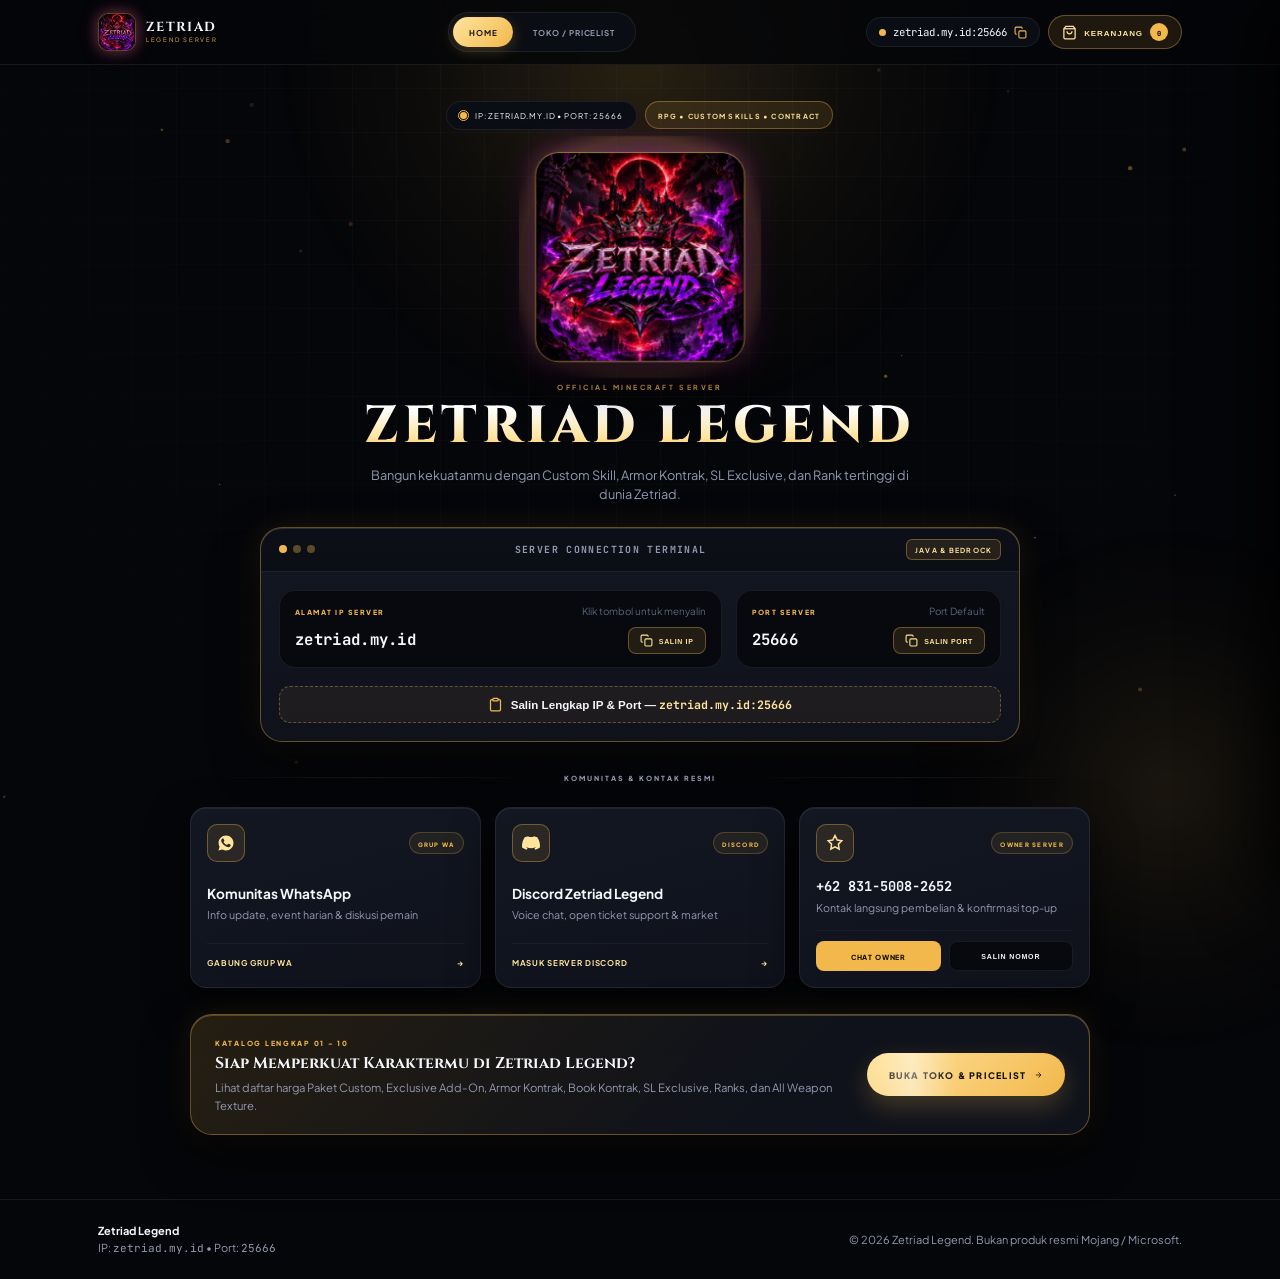
==== commit 816af76a: "Update index.html" ====
--- a/index.html
+++ b/index.html
@@ -204,7 +204,7 @@
               <span class="contact-badge">OWNER SERVER</span>
             </div>
             <div class="contact-info">
-              <strong class="contact-title mono" id="ownerNumberDisplay">+62 812-3456-7890</strong>
+              <strong class="contact-title mono" id="ownerNumberDisplay">+62 831-5008-2652</strong>
               <span class="contact-sub">Kontak langsung pembelian & konfirmasi top-up</span>
             </div>
             <div class="owner-actions">
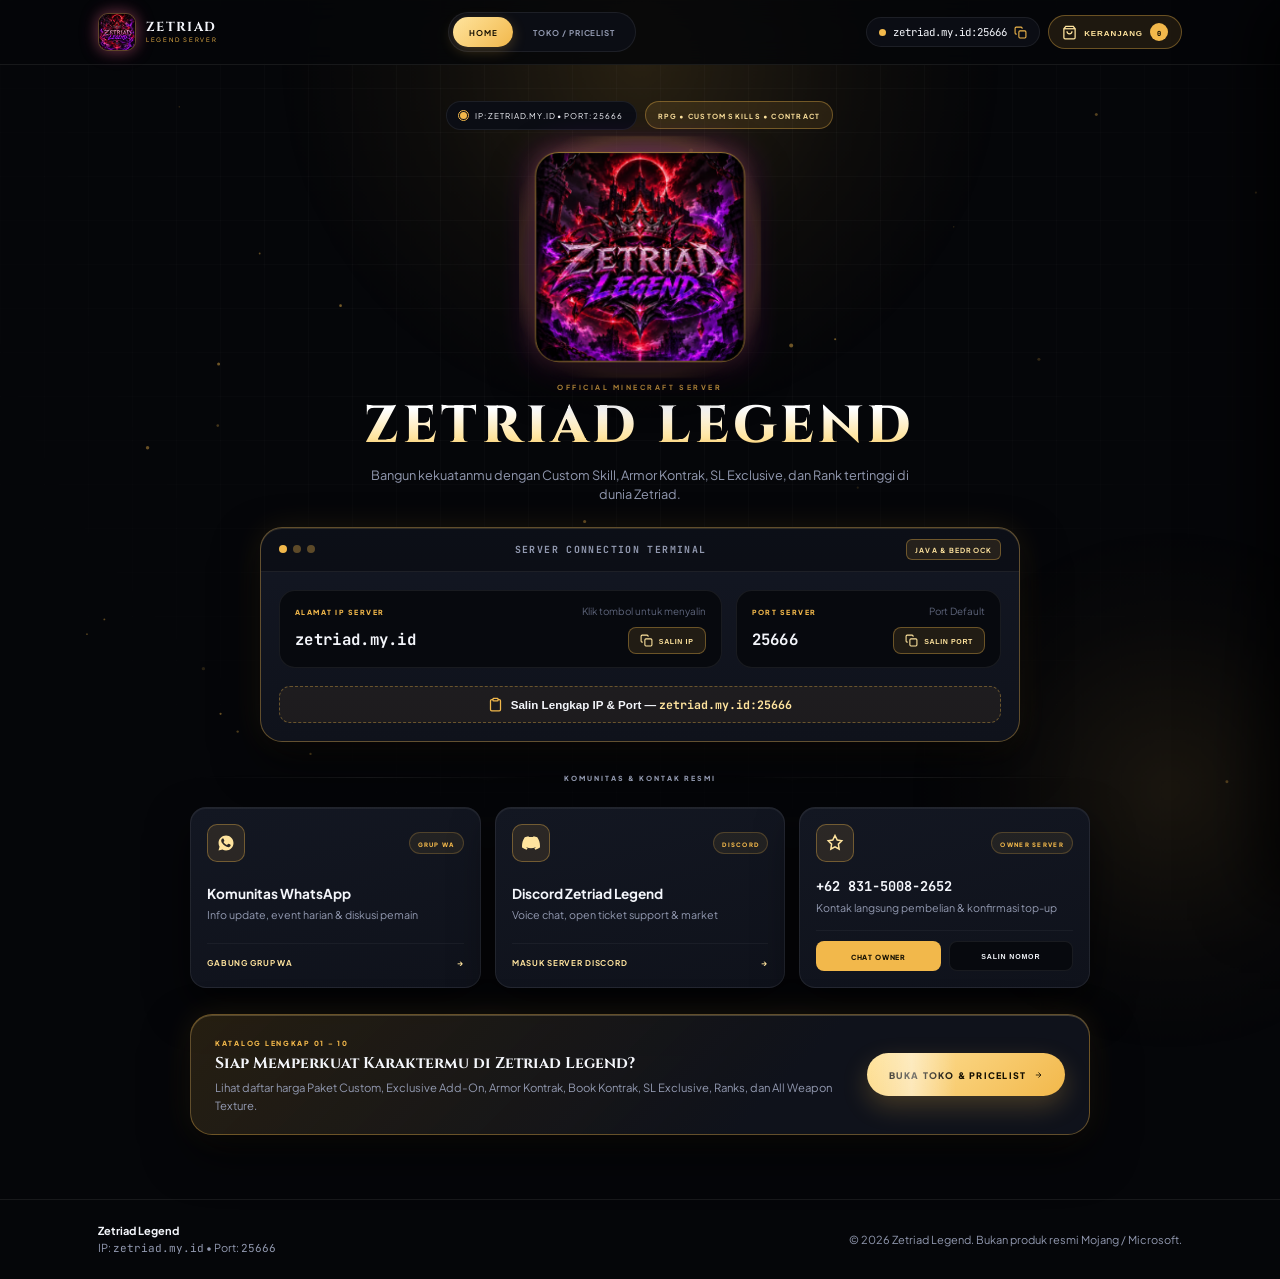
==== commit 47a1f3b1: "Remove extra blank line before store banner CTA" ====
--- a/index.html
+++ b/index.html
@@ -213,7 +213,7 @@
             </div>
           </div>
         </div>
-
+        
         <!-- Store Banner CTA -->
         <div class="store-cta-banner animate-in delay-5">
           <div class="store-cta-text">
